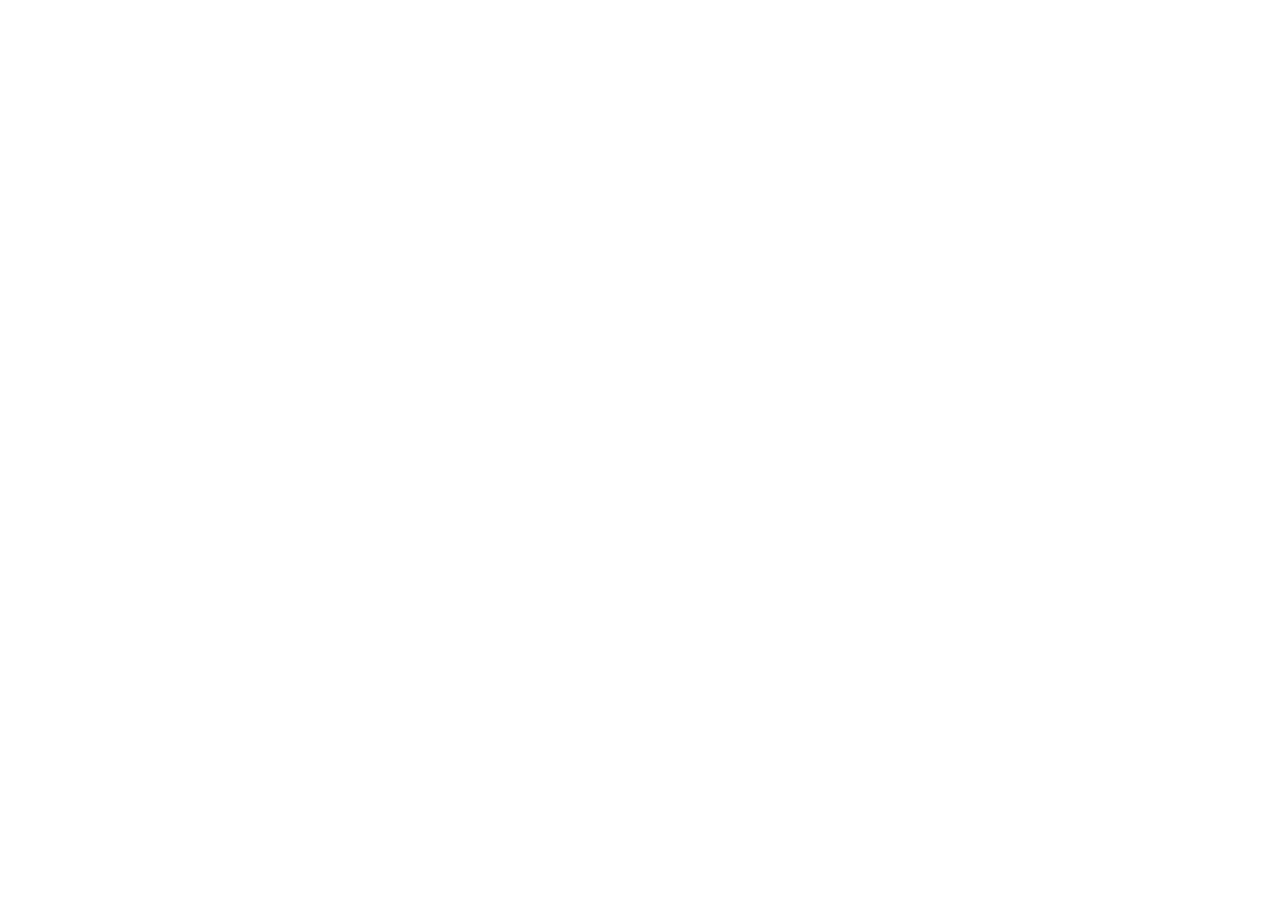
==== index.html @ 76f1443e "Create index.html" ====
<!DOCTYPE html>
<html lang="en">
<head>
    <meta charset="UTF-8">
    <meta name="viewport" content="width=device-width, initial-scale=1.0">
    <title>TechPro IT Support & Services</title>
    <style>
        * { margin: 0; padding: 0; box-sizing: border-box; }
        body { font-family: 'Segoe UI', sans-serif; color: #333; }

        nav {
            background: #0f1b2d;
            padding: 15px 40px;
            display: flex;
            justify-content: space-between;
            align-items: center;
            position: sticky;
            top: 0;
            z-index: 100;
        }
        nav .logo { color: #00d4ff; font-size: 22px; font-weight: bold; }
        nav ul { list-style: none; display: flex; gap: 25px; }
        nav ul li a { color: white; text-decoration: none; font-size: 15px; transition: 0.3s; }
        nav ul li a:hover { color: #00d4ff; }

        .hero {
            background: linear-gradient(135deg, #0f1b2d 0%, #1a3a5c 50%, #0f1b2d 100%);
            min-height: 90vh;
            display: flex;
            flex-direction: column;
            justify-content: center;
            align-items: center;
            text-align: center;
            color: white;
            padding: 40px 20px;
            position: relative;
            overflow: hidden;
        }
        .hero::before {
            content: '';
            position: absolute;
            width: 400px;
            height: 400px;
            background: radial-gradient(circle, rgba(0,212,255,0.15), transparent);
            border-radius: 50%;
            top: 50%;
            left: 50%;
            transform: translate(-50%, -50%);
        }
        .hero h1 { font-size: 50px; margin-bottom: 15px; z-index: 1; }
        .hero h1 span { color: #00d4ff; }
        .hero p { font-size: 18px; margin-bottom: 35px; opacity: 0.85; max-width: 600px; z-index: 1; line-height: 1.7; }
        .hero-btns { display: flex; gap: 15px; z-index: 1; flex-wrap: wrap; justify-content: center; }
        .btn {
            padding: 14px 35px;
            border-radius: 30px;
            font-size: 16px;
            cursor: pointer;
            text-decoration: none;
            display: inline-block;
            transition: 0.3s;
            border: none;
        }
        .btn-primary { background: #00d4ff; color: #0f1b2d; font-weight: bold; }
        .btn-primary:hover { background: #00b8d9; transform: translateY(-2px); }
        .btn-outline { background: transparent; color: white; border: 2px solid #00d4ff; }
        .btn-outline:hover { background: #00d4ff; color: #0f1b2d; }

        .section-title { text-align: center; padding: 55px 20px 10px; font-size: 34px; color: #0f1b2d; }
        .section-title span { color: #00d4ff; }
        .section-subtitle { text-align: center; color: #666; margin-bottom: 45px; font-size: 16px; }

        .stats {
            backgr
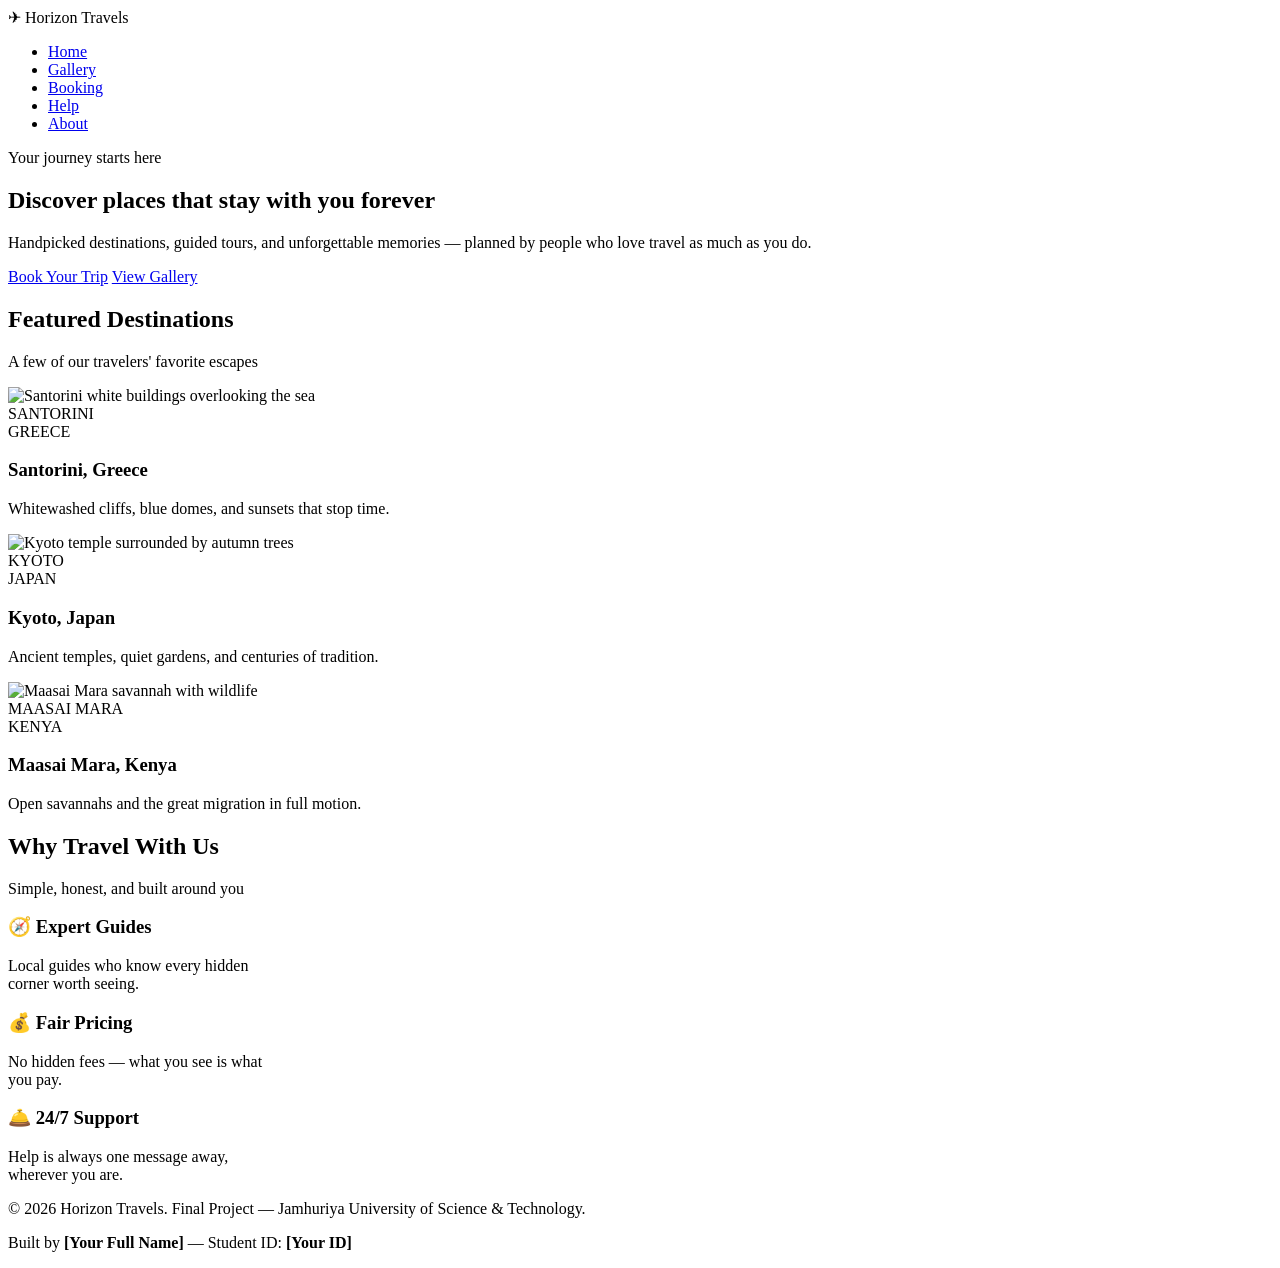
==== commit 32d63741: "Revamp index.html for Horizon Travels website Updated the website's title and added navigation for a" ====
--- a/index.html
+++ b/index.html
@@ -1,74 +1,111 @@
 <!DOCTYPE html>
 <html lang="en">
 <head>
-    <meta charset="UTF-8">
-    <meta name="viewport" content="width=device-width, initial-scale=1.0">
-    <title>TechPro IT Support & Services</title>
-    <style>
-        * { margin: 0; padding: 0; box-sizing: border-box; }
-        body { font-family: 'Segoe UI', sans-serif; color: #333; }
+<meta charset="UTF-8">
+<meta name="viewport" content="width=device-width, initial-scale=1.0">
+<title>Horizon Travels — Discover the World</title>
+<link rel="icon" href="data:image/svg+xml,<svg xmlns=%22http://www.w3.org/2000/svg%22 viewBox=%220 0 100 100%22><text y=%22.9em%22 font-size=%2280%22>🧭</text></svg>">
+<link rel="preconnect" href="https://fonts.googleapis.com">
+<link href="https://fonts.googleapis.com/css2?family=Playfair+Display:wght@600;700&family=Poppins:wght@400;600;700&display=swap" rel="stylesheet">
+<link rel="stylesheet" href="css/style.css">
+</head>
+<body>
 
-        nav {
-            background: #0f1b2d;
-            padding: 15px 40px;
-            display: flex;
-            justify-content: space-between;
-            align-items: center;
-            position: sticky;
-            top: 0;
-            z-index: 100;
-        }
-        nav .logo { color: #00d4ff; font-size: 22px; font-weight: bold; }
-        nav ul { list-style: none; display: flex; gap: 25px; }
-        nav ul li a { color: white; text-decoration: none; font-size: 15px; transition: 0.3s; }
-        nav ul li a:hover { color: #00d4ff; }
+<header class="site-header">
+  <div class="brand">
+    <span class="stamp-mini" aria-hidden="true">✈</span>
+    Horizon Travels
+  </div>
+  <nav class="main-nav" aria-label="Main navigation">
+    <ul>
+      <li><a href="index.html" aria-current="page">Home</a></li>
+      <li><a href="gallery.html">Gallery</a></li>
+      <li><a href="booking.html">Booking</a></li>
+      <li><a href="help.html">Help</a></li>
+      <li><a href="about.html">About</a></li>
+    </ul>
+  </nav>
+</header>
 
-        .hero {
-            background: linear-gradient(135deg, #0f1b2d 0%, #1a3a5c 50%, #0f1b2d 100%);
-            min-height: 90vh;
-            display: flex;
-            flex-direction: column;
-            justify-content: center;
-            align-items: center;
-            text-align: center;
-            color: white;
-            padding: 40px 20px;
-            position: relative;
-            overflow: hidden;
-        }
-        .hero::before {
-            content: '';
-            position: absolute;
-            width: 400px;
-            height: 400px;
-            background: radial-gradient(circle, rgba(0,212,255,0.15), transparent);
-            border-radius: 50%;
-            top: 50%;
-            left: 50%;
-            transform: translate(-50%, -50%);
-        }
-        .hero h1 { font-size: 50px; margin-bottom: 15px; z-index: 1; }
-        .hero h1 span { color: #00d4ff; }
-        .hero p { font-size: 18px; margin-bottom: 35px; opacity: 0.85; max-width: 600px; z-index: 1; line-height: 1.7; }
-        .hero-btns { display: flex; gap: 15px; z-index: 1; flex-wrap: wrap; justify-content: center; }
-        .btn {
-            padding: 14px 35px;
-            border-radius: 30px;
-            font-size: 16px;
-            cursor: pointer;
-            text-decoration: none;
-            display: inline-block;
-            transition: 0.3s;
-            border: none;
-        }
-        .btn-primary { background: #00d4ff; color: #0f1b2d; font-weight: bold; }
-        .btn-primary:hover { background: #00b8d9; transform: translateY(-2px); }
-        .btn-outline { background: transparent; color: white; border: 2px solid #00d4ff; }
-        .btn-outline:hover { background: #00d4ff; color: #0f1b2d; }
+<main>
+  <section class="hero">
+    <p class="eyebrow">Your journey starts here</p>
+    <h1>Discover places that stay with you forever</h1>
+    <p>Handpicked destinations, guided tours, and unforgettable memories — planned by people who love travel as much as you do.</p>
+    <div>
+      <a href="booking.html" class="btn btn-primary">Book Your Trip</a>
+      <a href="gallery.html" class="btn btn-outline">View Gallery</a>
+    </div>
+  </section>
 
-        .section-title { text-align: center; padding: 55px 20px 10px; font-size: 34px; color: #0f1b2d; }
-        .section-title span { color: #00d4ff; }
-        .section-subtitle { text-align: center; color: #666; margin-bottom: 45px; font-size: 16px; }
+  <section class="section" id="destinations">
+    <div class="section-heading">
+      <h2>Featured Destinations</h2>
+      <p>A few of our travelers' favorite escapes</p>
+    </div>
 
-        .stats {
-            backgr
+    <div class="card-grid">
+      <article class="card">
+        <img src="https://images.unsplash.com/photo-1493246507139-91e8fad9978e?q=80&w=600&auto=format&fit=crop" alt="Santorini white buildings overlooking the sea">
+        <div class="stamp">SANTORINI<br>GREECE</div>
+        <div class="card-body">
+          <h3>Santorini, Greece</h3>
+          <p>Whitewashed cliffs, blue domes, and sunsets that stop time.</p>
+        </div>
+      </article>
+
+      <article class="card">
+        <img src="https://images.unsplash.com/photo-1512453979798-5ea266f8880c?q=80&w=600&auto=format&fit=crop" alt="Kyoto temple surrounded by autumn trees">
+        <div class="stamp">KYOTO<br>JAPAN</div>
+        <div class="card-body">
+          <h3>Kyoto, Japan</h3>
+          <p>Ancient temples, quiet gardens, and centuries of tradition.</p>
+        </div>
+      </article>
+
+      <article class="card">
+        <img src="https://images.unsplash.com/photo-1523805009345-7448845a9e53?q=80&w=600&auto=format&fit=crop" alt="Maasai Mara savannah with wildlife">
+        <div class="stamp">MAASAI MARA<br>KENYA</div>
+        <div class="card-body">
+          <h3>Maasai Mara, Kenya</h3>
+          <p>Open savannahs and the great migration in full motion.</p>
+        </div>
+      </article>
+    </div>
+  </section>
+
+  <section class="section" style="background:var(--white);border-radius:var(--radius);">
+    <div class="section-heading">
+      <h2>Why Travel With Us</h2>
+      <p>Simple, honest, and built around you</p>
+    </div>
+    <div class="card-grid">
+      <article class="card" style="width:280px;">
+        <div class="card-body">
+          <h3>🧭 Expert Guides</h3>
+          <p>Local guides who know every hidden corner worth seeing.</p>
+        </div>
+      </article>
+      <article class="card" style="width:280px;">
+        <div class="card-body">
+          <h3>💰 Fair Pricing</h3>
+          <p>No hidden fees — what you see is what you pay.</p>
+        </div>
+      </article>
+      <article class="card" style="width:280px;">
+        <div class="card-body">
+          <h3>🛎️ 24/7 Support</h3>
+          <p>Help is always one message away, wherever you are.</p>
+        </div>
+      </article>
+    </div>
+  </section>
+</main>
+
+<footer class="site-footer">
+  <p>&copy; 2026 Horizon Travels. Final Project — Jamhuriya University of Science &amp; Technology.</p>
+  <p>Built by <strong>[Your Full Name]</strong> — Student ID: <strong>[Your ID]</strong></p>
+</footer>
+
+</body>
+</html>
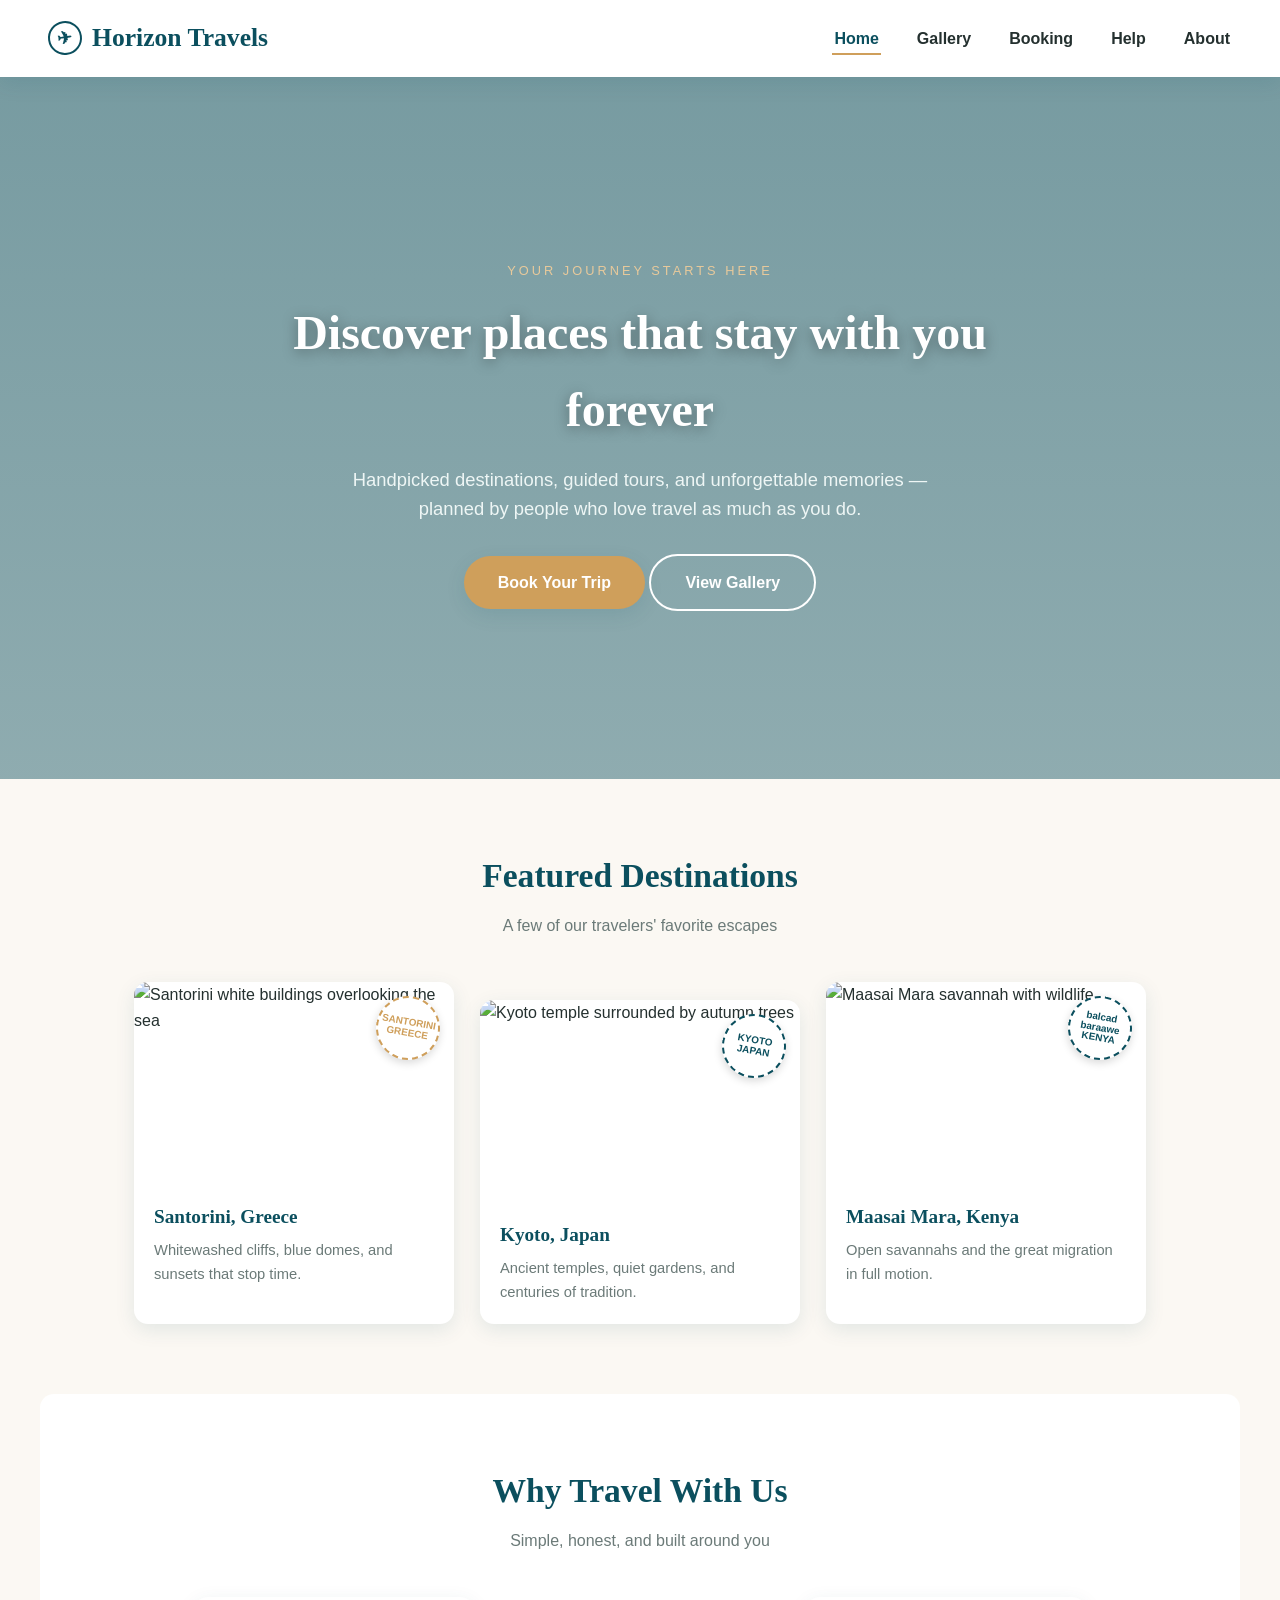
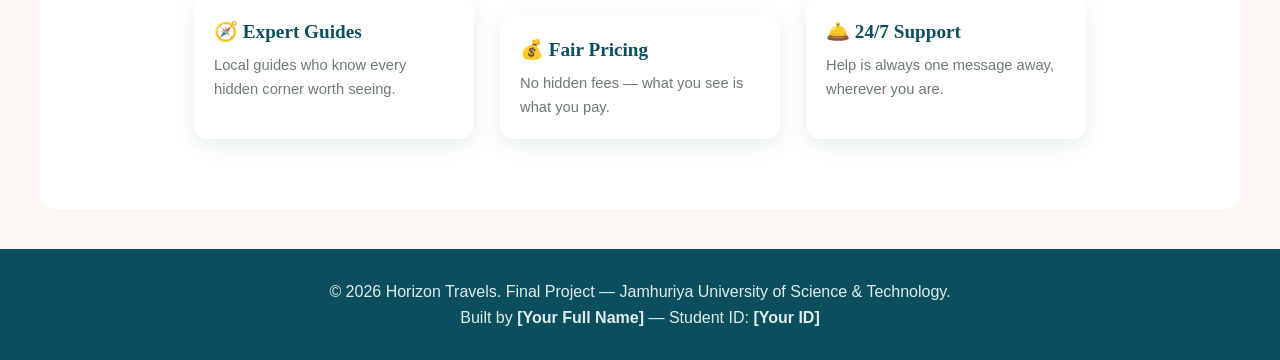
==== commit dfc0f48e: "Update index.html" ====
--- a/index.html
+++ b/index.html
@@ -3,7 +3,7 @@
 <head>
 <meta charset="UTF-8">
 <meta name="viewport" content="width=device-width, initial-scale=1.0">
-<title>Horizon Travels — Discover the World</title>
+<title>kusoo dhawaada meelaha ugu qurux badan dalxiiska</title>
 <link rel="icon" href="data:image/svg+xml,<svg xmlns=%22http://www.w3.org/2000/svg%22 viewBox=%220 0 100 100%22><text y=%22.9em%22 font-size=%2280%22>🧭</text></svg>">
 <link rel="preconnect" href="https://fonts.googleapis.com">
 <link href="https://fonts.googleapis.com/css2?family=Playfair+Display:wght@600;700&family=Poppins:wght@400;600;700&display=swap" rel="stylesheet">
@@ -65,7 +65,7 @@
 
       <article class="card">
         <img src="https://images.unsplash.com/photo-1523805009345-7448845a9e53?q=80&w=600&auto=format&fit=crop" alt="Maasai Mara savannah with wildlife">
-        <div class="stamp">MAASAI MARA<br>KENYA</div>
+        <div class="stamp">balcad baraawe<br>KENYA</div>
         <div class="card-body">
           <h3>Maasai Mara, Kenya</h3>
           <p>Open savannahs and the great migration in full motion.</p>
--- a/css/style.css
+++ b/css/style.css
@@ -0,0 +1,417 @@
+:root{
+  --ocean-dark:#0b4f5e;
+  --ocean:#1585a3;
+  --ocean-light:#4fb3c9;
+  --sand:#e8c99b;
+  --sand-dark:#cf9f5b;
+  --cream:#fbf8f3;
+  --text-dark:#24302f;
+  --text-muted:#6b7a78;
+  --white:#ffffff;
+
+  --font-display:'Playfair Display', Georgia, serif;
+  --font-body:'Poppins', 'Segoe UI', sans-serif;
+
+  --radius:14px;
+  --shadow-soft:0 6px 20px rgba(11,79,94,0.10);
+  --shadow-strong:0 14px 34px rgba(11,79,94,0.22);
+}
+
+*{margin:0;padding:0;box-sizing:border-box;}
+
+body{
+  font-family:var(--font-body);
+  background:var(--cream);
+  color:var(--text-dark);
+  line-height:1.6;
+}
+
+h1,h2,h3{
+  font-family:var(--font-display);
+  color:var(--ocean-dark);
+}
+
+a{color:var(--ocean);text-decoration:none;}
+a:hover{color:var(--sand-dark);}
+
+img{max-width:100%;display:block;}
+
+ul{list-style:none;}
+
+.site-header{
+  display:flex;
+  align-items:center;
+  justify-content:space-between;
+  padding:18px 48px;
+  background:var(--white);
+  position:sticky;
+  top:0;
+  z-index:200;
+  box-shadow:var(--shadow-soft);
+}
+
+.brand{
+  display:flex;
+  align-items:center;
+  gap:10px;
+  font-family:var(--font-display);
+  font-size:1.6rem;
+  font-weight:700;
+  color:var(--ocean-dark);
+}
+
+.brand .stamp-mini{
+  width:34px;height:34px;
+  border:2px solid var(--ocean-dark);
+  border-radius:50%;
+  display:flex;align-items:center;justify-content:center;
+  font-size:1.1rem;
+  transform:rotate(-8deg);
+}
+
+.main-nav ul{
+  display:flex;
+  gap:34px;
+  flex-wrap:wrap;
+}
+
+.main-nav a{
+  font-weight:600;
+  color:var(--text-dark);
+  padding:6px 2px;
+  border-bottom:2px solid transparent;
+  transition:border-color .25s ease, color .25s ease;
+}
+
+.main-nav a:hover,
+.main-nav a[aria-current="page"]{
+  color:var(--ocean-dark);
+  border-bottom-color:var(--sand-dark);
+}
+
+.hero{
+  position:relative;
+  min-height:78vh;
+  display:flex;
+  flex-direction:column;
+  align-items:center;
+  justify-content:center;
+  text-align:center;
+  padding:40px 20px;
+  color:var(--white);
+  background:
+    linear-gradient(rgba(11,79,94,0.55), rgba(11,79,94,0.45)),
+    url('https://images.unsplash.com/photo-1507525428034-b723cf961d3e?q=80&w=1600&auto=format&fit=crop') center/cover no-repeat;
+}
+
+.hero .eyebrow{
+  letter-spacing:3px;
+  text-transform:uppercase;
+  font-size:0.8rem;
+  color:var(--sand);
+  margin-bottom:14px;
+}
+
+.hero h1{
+  color:var(--white);
+  font-size:3rem;
+  max-width:820px;
+  text-shadow:0 3px 14px rgba(0,0,0,0.35);
+}
+
+.hero p{
+  margin-top:16px;
+  font-size:1.15rem;
+  max-width:600px;
+  color:#eef6f5;
+}
+
+.btn{
+  display:inline-block;
+  margin-top:30px;
+  padding:14px 34px;
+  border-radius:30px;
+  font-weight:600;
+  border:none;
+  cursor:pointer;
+  transition:transform .2s ease, box-shadow .2s ease, background .2s ease;
+}
+
+.btn-primary{
+  background:var(--sand-dark);
+  color:var(--white);
+  box-shadow:var(--shadow-soft);
+}
+.btn-primary:hover{
+  background:var(--ocean-dark);
+  transform:translateY(-3px);
+  box-shadow:var(--shadow-strong);
+}
+
+.btn-outline{
+  background:transparent;
+  border:2px solid var(--white);
+  color:var(--white);
+}
+.btn-outline:hover{
+  background:var(--white);
+  color:var(--ocean-dark);
+}
+
+main{display:block;}
+
+.section{
+  padding:70px 48px;
+  max-width:1200px;
+  margin:0 auto;
+}
+
+.section-heading{
+  text-align:center;
+  margin-bottom:44px;
+}
+
+.section-heading h2{font-size:2.1rem;}
+.section-heading p{color:var(--text-muted);margin-top:10px;}
+
+.card-grid{
+  display:flex;
+  flex-wrap:wrap;
+  gap:26px;
+  justify-content:center;
+}
+
+.card{
+  background:var(--white);
+  border-radius:var(--radius);
+  overflow:hidden;
+  width:320px;
+  box-shadow:var(--shadow-soft);
+  position:relative;
+  transition:transform .3s ease, box-shadow .3s ease;
+}
+
+.card:hover{
+  transform:translateY(-8px);
+  box-shadow:var(--shadow-strong);
+}
+
+.card img{height:200px;object-fit:cover;}
+
+.card-body{padding:20px;}
+.card-body h3{font-size:1.2rem;margin-bottom:6px;}
+.card-body p{color:var(--text-muted);font-size:0.92rem;}
+
+.stamp{
+  position:absolute;
+  top:14px;
+  right:14px;
+  background:var(--white);
+  border:2px dashed var(--ocean-dark);
+  border-radius:50%;
+  width:64px;height:64px;
+  display:flex;align-items:center;justify-content:center;
+  flex-direction:column;
+  font-size:0.62rem;
+  font-weight:700;
+  color:var(--ocean-dark);
+  transform:rotate(10deg);
+  text-align:center;
+  line-height:1.1;
+  box-shadow:0 3px 8px rgba(0,0,0,0.15);
+}
+
+.card-grid .card:nth-child(3n+1) .stamp{border-color:var(--sand-dark);color:var(--sand-dark);}
+.card-grid .card:nth-child(3n+2){margin-top:18px;}
+
+.gallery-grid{
+  display:flex;
+  flex-wrap:wrap;
+  gap:16px;
+}
+.gallery-grid figure{
+  flex:1 1 280px;
+  border-radius:var(--radius);
+  overflow:hidden;
+  box-shadow:var(--shadow-soft);
+  position:relative;
+}
+.gallery-grid img{height:230px;object-fit:cover;transition:transform .4s ease;}
+.gallery-grid figure:hover img{transform:scale(1.06);}
+.gallery-grid figcaption{
+  position:absolute;bottom:0;left:0;right:0;
+  background:linear-gradient(transparent, rgba(11,79,94,0.85));
+  color:var(--white);
+  padding:26px 14px 12px;
+  font-size:0.9rem;
+  font-weight:600;
+}
+
+.table-wrap{
+  overflow-x:auto;
+  margin-top:20px;
+  border-radius:var(--radius);
+  box-shadow:var(--shadow-soft);
+}
+
+table{
+  width:100%;
+  border-collapse:collapse;
+  background:var(--white);
+}
+
+thead{background:var(--ocean-dark);color:var(--white);}
+th,td{padding:14px 18px;text-align:left;font-size:0.92rem;}
+
+tbody tr:nth-child(even){background:#f1f7f6;}
+tbody tr:hover{background:#e4f1ef;}
+
+tfoot{background:var(--sand);font-weight:700;color:var(--ocean-dark);}
+
+.resource-links li{
+  padding:10px 0;
+  border-bottom:1px solid #e6e1d6;
+}
+.resource-links a::before{content:"↗ ";color:var(--sand-dark);}
+
+.booking-wrap{
+  display:flex;
+  gap:40px;
+  flex-wrap:wrap;
+}
+
+.booking-form{
+  flex:1 1 420px;
+  background:var(--white);
+  padding:32px;
+  border-radius:var(--radius);
+  box-shadow:var(--shadow-soft);
+}
+
+fieldset{
+  border:1px solid #dfe6e5;
+  border-radius:10px;
+  padding:16px 18px;
+  margin-bottom:20px;
+}
+
+legend{
+  font-family:var(--font-display);
+  color:var(--ocean-dark);
+  font-weight:700;
+  padding:0 8px;
+}
+
+.form-row{
+  display:flex;
+  flex-direction:column;
+  gap:6px;
+  margin-bottom:18px;
+}
+
+.form-row label{font-weight:600;font-size:0.9rem;}
+
+input[type="text"],
+input[type="email"],
+input[type="tel"],
+input[type="date"],
+select,
+textarea{
+  padding:12px 14px;
+  border:1px solid #ccd6d5;
+  border-radius:8px;
+  font-family:var(--font-body);
+  font-size:0.95rem;
+}
+
+input:focus, select:focus, textarea:focus{
+  outline:2px solid var(--ocean-light);
+  outline-offset:1px;
+}
+
+.radio-group, .checkbox-group{
+  display:flex;
+  flex-wrap:wrap;
+  gap:16px;
+}
+
+.radio-group label, .checkbox-group label{
+  display:flex;
+  align-items:center;
+  gap:6px;
+  font-weight:400;
+}
+
+.booking-aside{
+  flex:1 1 280px;
+  background:var(--ocean-dark);
+  color:var(--white);
+  padding:32px;
+  border-radius:var(--radius);
+  height:fit-content;
+  position:relative;
+}
+
+.booking-aside h3{color:var(--sand);}
+.booking-aside ul{margin-top:14px;display:flex;flex-direction:column;gap:10px;}
+.booking-aside li::before{content:"✓ ";color:var(--sand);}
+
+.help-item{
+  display:flex;
+  gap:20px;
+  padding:22px 0;
+  border-bottom:1px solid #e6e1d6;
+  position:relative;
+}
+.help-item .num{
+  font-family:var(--font-display);
+  font-size:1.6rem;
+  color:var(--sand-dark);
+  min-width:44px;
+}
+
+.about-hero{
+  display:flex;
+  gap:40px;
+  align-items:center;
+  flex-wrap:wrap;
+}
+.about-photo{
+  flex:1 1 260px;
+  border-radius:var(--radius);
+  overflow:hidden;
+  box-shadow:var(--shadow-strong);
+}
+.about-photo img{height:340px;object-fit:cover;}
+.about-text{flex:2 1 400px;}
+
+.info-list{
+  margin-top:20px;
+  display:flex;
+  flex-direction:column;
+  gap:8px;
+}
+.info-list li{
+  display:flex;
+  gap:8px;
+}
+.info-list b{color:var(--ocean-dark);min-width:130px;}
+
+.site-footer{
+  background:var(--ocean-dark);
+  color:#dfeeec;
+  text-align:center;
+  padding:30px 20px;
+  margin-top:40px;
+  position:relative;
+}
+.site-footer a{color:var(--sand);}
+
+@media (max-width:820px){
+  .site-header{flex-direction:column;gap:14px;padding:18px 20px;}
+  .main-nav ul{gap:18px;justify-content:center;}
+  .hero h1{font-size:2.1rem;}
+  .section{padding:50px 22px;}
+  .booking-wrap{flex-direction:column;}
+  .about-hero{flex-direction:column;}
+}
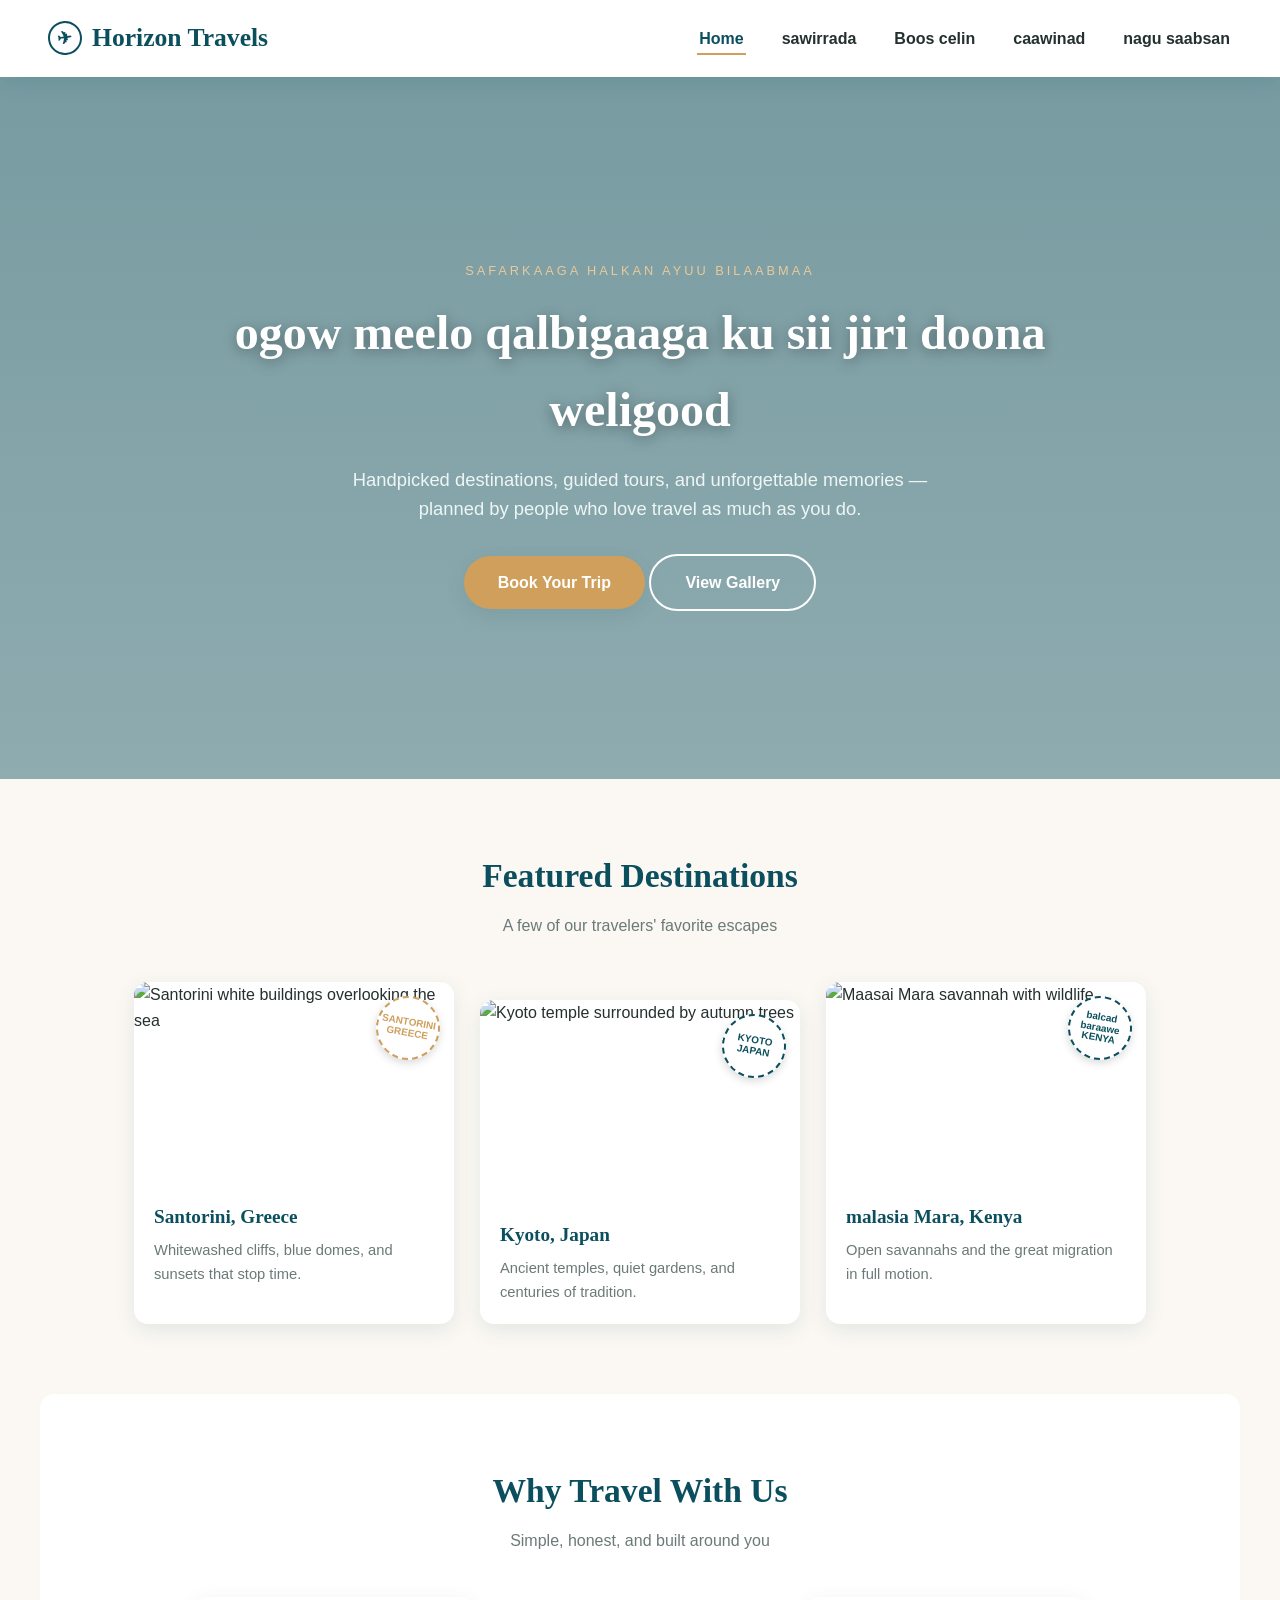
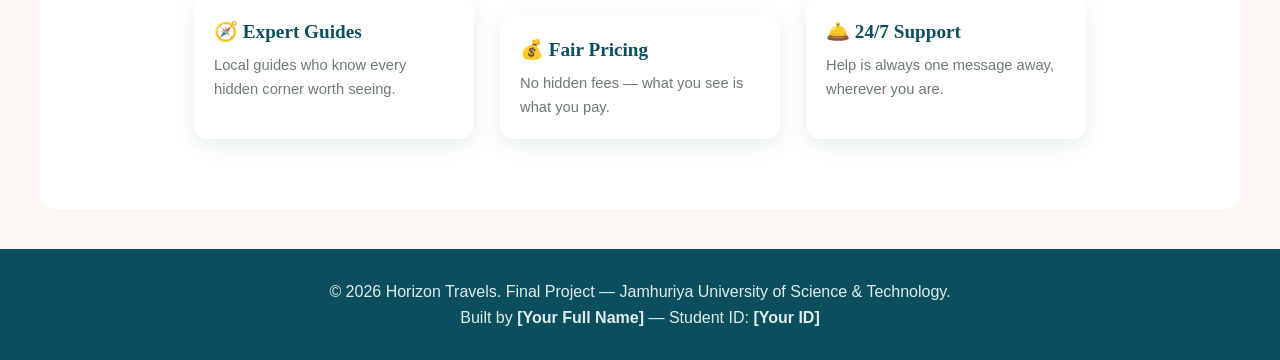
==== commit 0eae0182: "Update index.html" ====
--- a/index.html
+++ b/index.html
@@ -19,18 +19,18 @@
   <nav class="main-nav" aria-label="Main navigation">
     <ul>
       <li><a href="index.html" aria-current="page">Home</a></li>
-      <li><a href="gallery.html">Gallery</a></li>
-      <li><a href="booking.html">Booking</a></li>
-      <li><a href="help.html">Help</a></li>
-      <li><a href="about.html">About</a></li>
+      <li><a href="gallery.html">sawirrada</a></li>
+      <li><a href="booking.html">Boos celin</a></li>
+      <li><a href="help.html">caawinad</a></li>
+      <li><a href="about.html">nagu saabsan</a></li>
     </ul>
   </nav>
 </header>
 
 <main>
   <section class="hero">
-    <p class="eyebrow">Your journey starts here</p>
-    <h1>Discover places that stay with you forever</h1>
+    <p class="eyebrow">safarkaaga halkan ayuu bilaabmaa</p>
+    <h1>ogow meelo qalbigaaga ku sii jiri doona weligood</h1>
     <p>Handpicked destinations, guided tours, and unforgettable memories — planned by people who love travel as much as you do.</p>
     <div>
       <a href="booking.html" class="btn btn-primary">Book Your Trip</a>
@@ -67,7 +67,7 @@
         <img src="https://images.unsplash.com/photo-1523805009345-7448845a9e53?q=80&w=600&auto=format&fit=crop" alt="Maasai Mara savannah with wildlife">
         <div class="stamp">balcad baraawe<br>KENYA</div>
         <div class="card-body">
-          <h3>Maasai Mara, Kenya</h3>
+          <h3>malasia Mara, Kenya</h3>
           <p>Open savannahs and the great migration in full motion.</p>
         </div>
       </article>
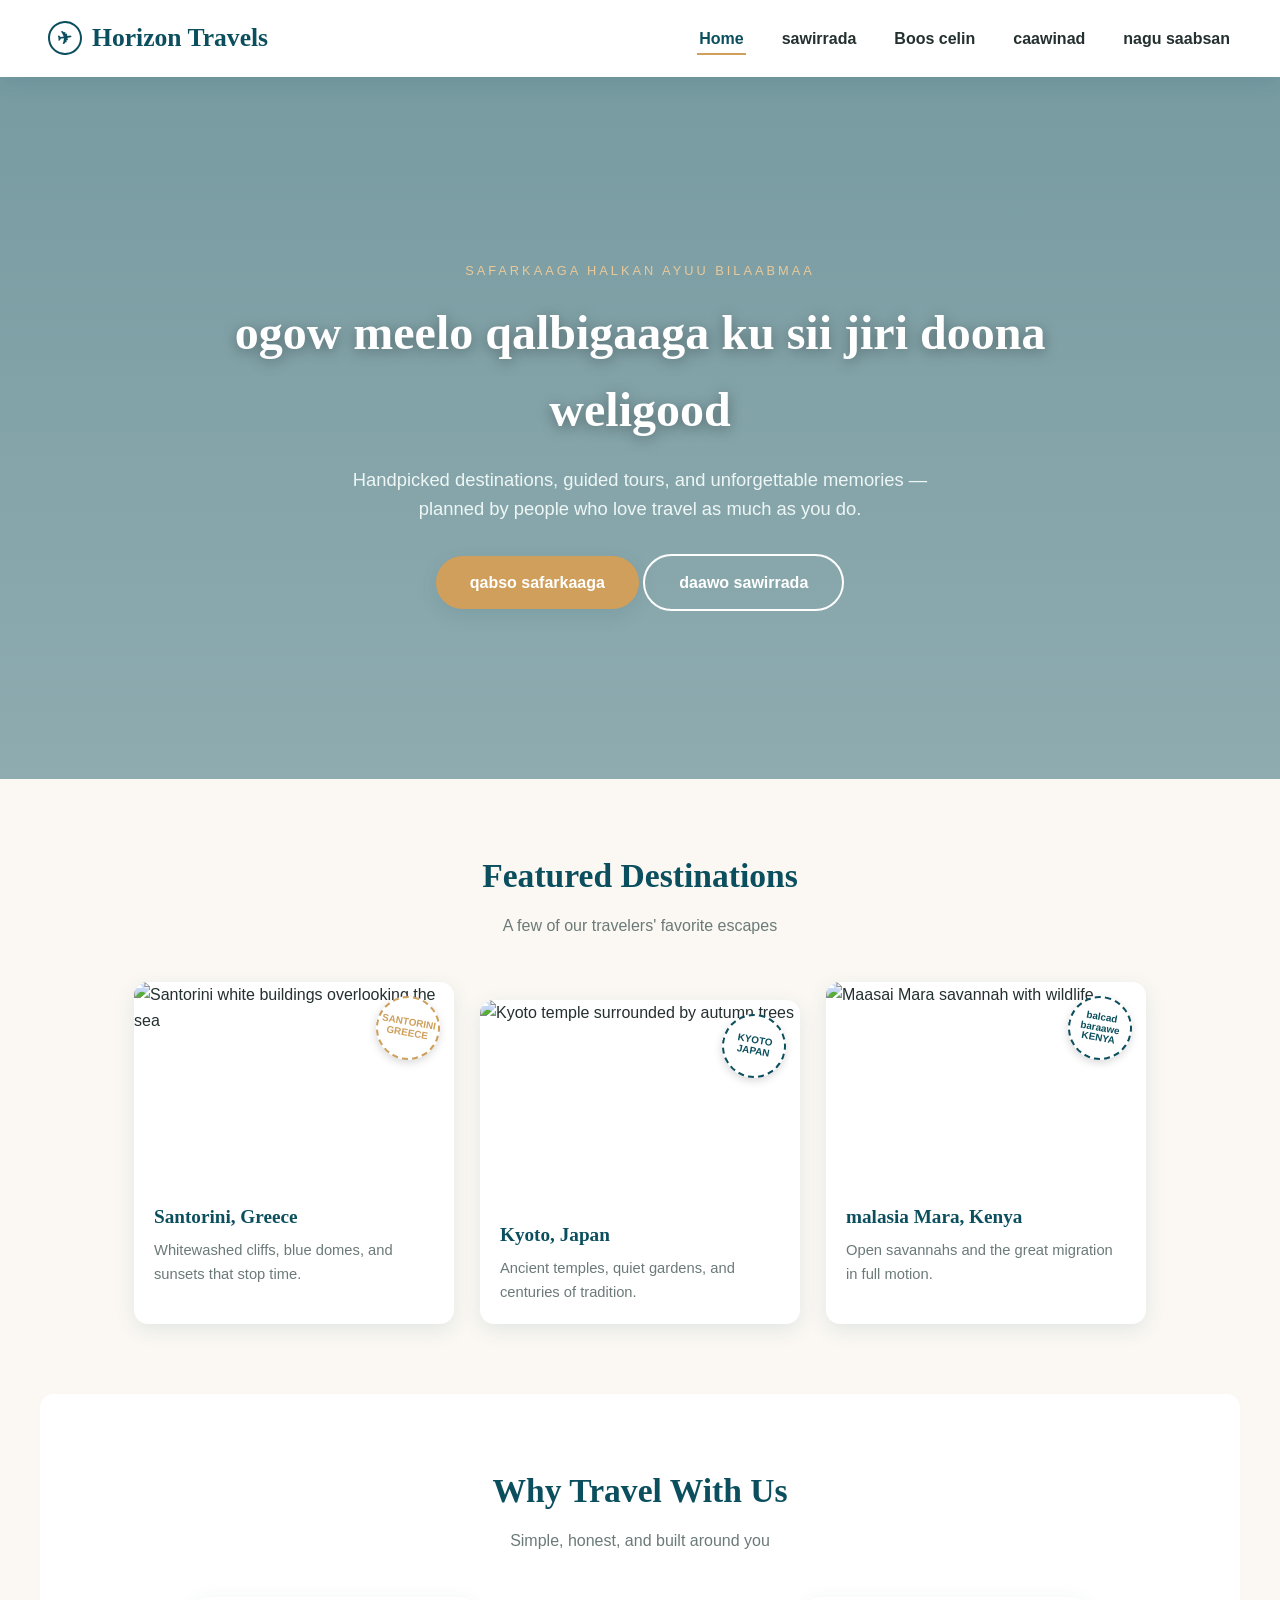
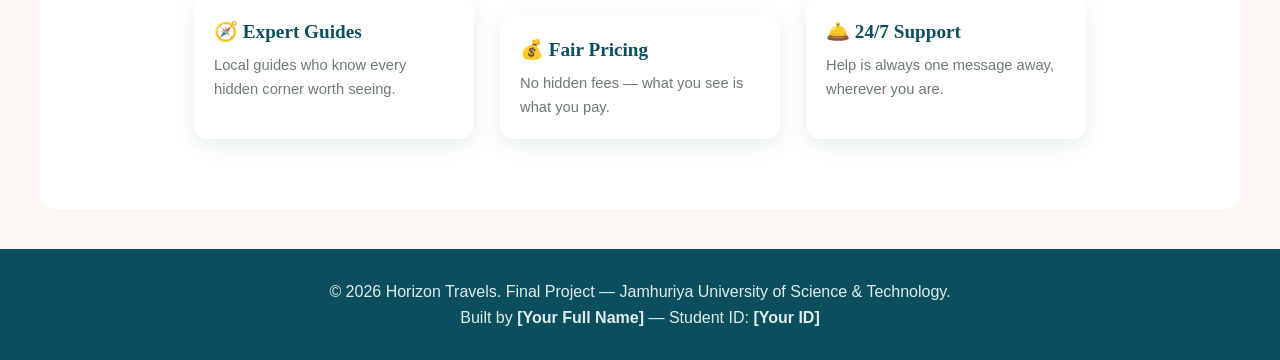
==== commit a802e83f: "Update index.html" ====
--- a/index.html
+++ b/index.html
@@ -33,8 +33,8 @@
     <h1>ogow meelo qalbigaaga ku sii jiri doona weligood</h1>
     <p>Handpicked destinations, guided tours, and unforgettable memories — planned by people who love travel as much as you do.</p>
     <div>
-      <a href="booking.html" class="btn btn-primary">Book Your Trip</a>
-      <a href="gallery.html" class="btn btn-outline">View Gallery</a>
+      <a href="booking.html" class="btn btn-primary">qabso safarkaaga</a>
+      <a href="gallery.html" class="btn btn-outline">daawo sawirrada</a>
     </div>
   </section>
 
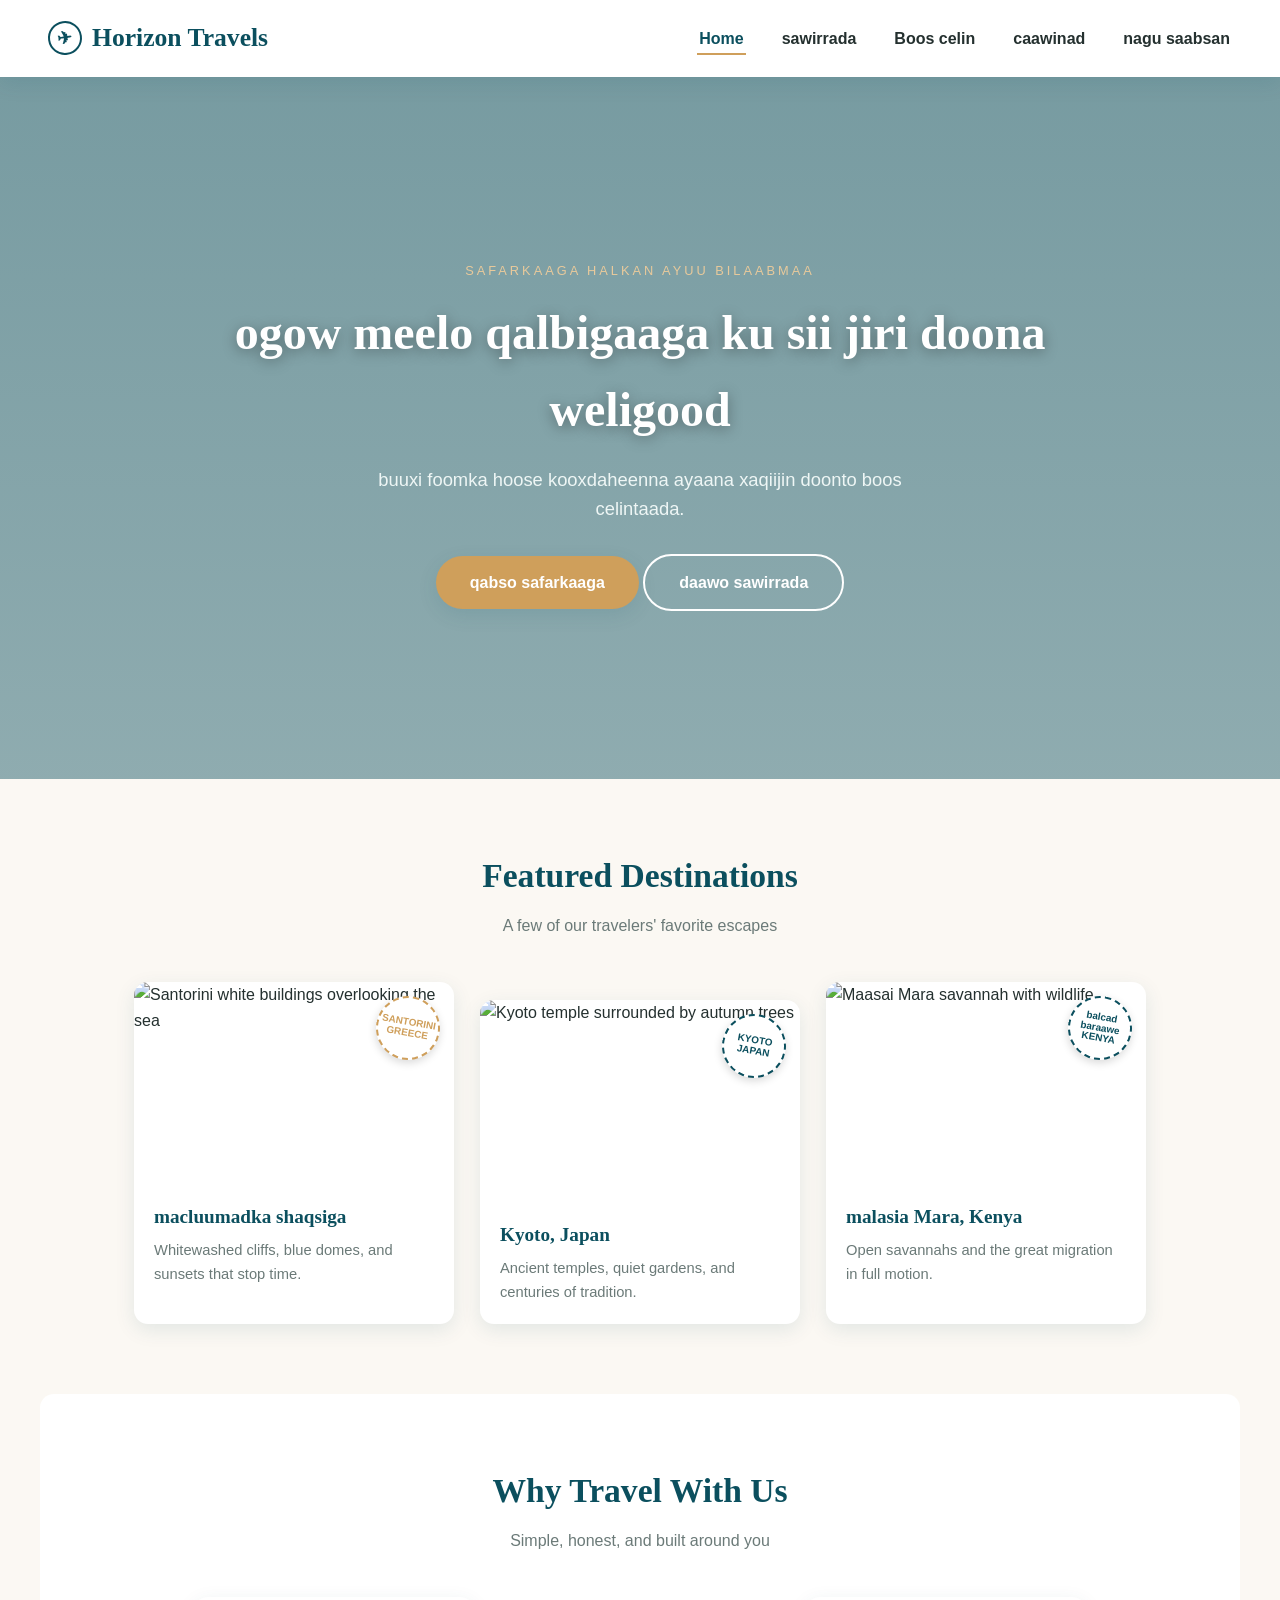
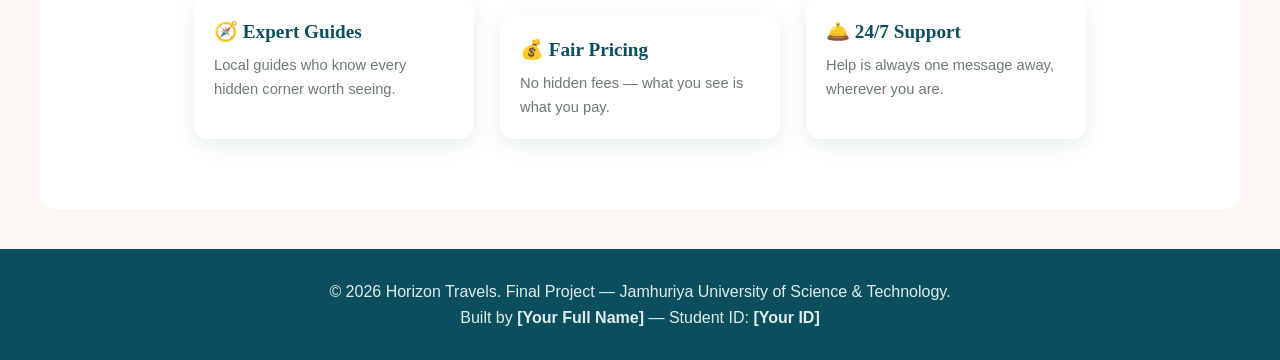
==== commit 8442ea3b: "Update index.html" ====
--- a/index.html
+++ b/index.html
@@ -31,7 +31,7 @@
   <section class="hero">
     <p class="eyebrow">safarkaaga halkan ayuu bilaabmaa</p>
     <h1>ogow meelo qalbigaaga ku sii jiri doona weligood</h1>
-    <p>Handpicked destinations, guided tours, and unforgettable memories — planned by people who love travel as much as you do.</p>
+    <p>buuxi foomka hoose kooxdaheenna ayaana xaqiijin doonto boos celintaada.</p>
     <div>
       <a href="booking.html" class="btn btn-primary">qabso safarkaaga</a>
       <a href="gallery.html" class="btn btn-outline">daawo sawirrada</a>
@@ -49,7 +49,7 @@
         <img src="https://images.unsplash.com/photo-1493246507139-91e8fad9978e?q=80&w=600&auto=format&fit=crop" alt="Santorini white buildings overlooking the sea">
         <div class="stamp">SANTORINI<br>GREECE</div>
         <div class="card-body">
-          <h3>Santorini, Greece</h3>
+          <h3>macluumadka shaqsiga</h3>
           <p>Whitewashed cliffs, blue domes, and sunsets that stop time.</p>
         </div>
       </article>
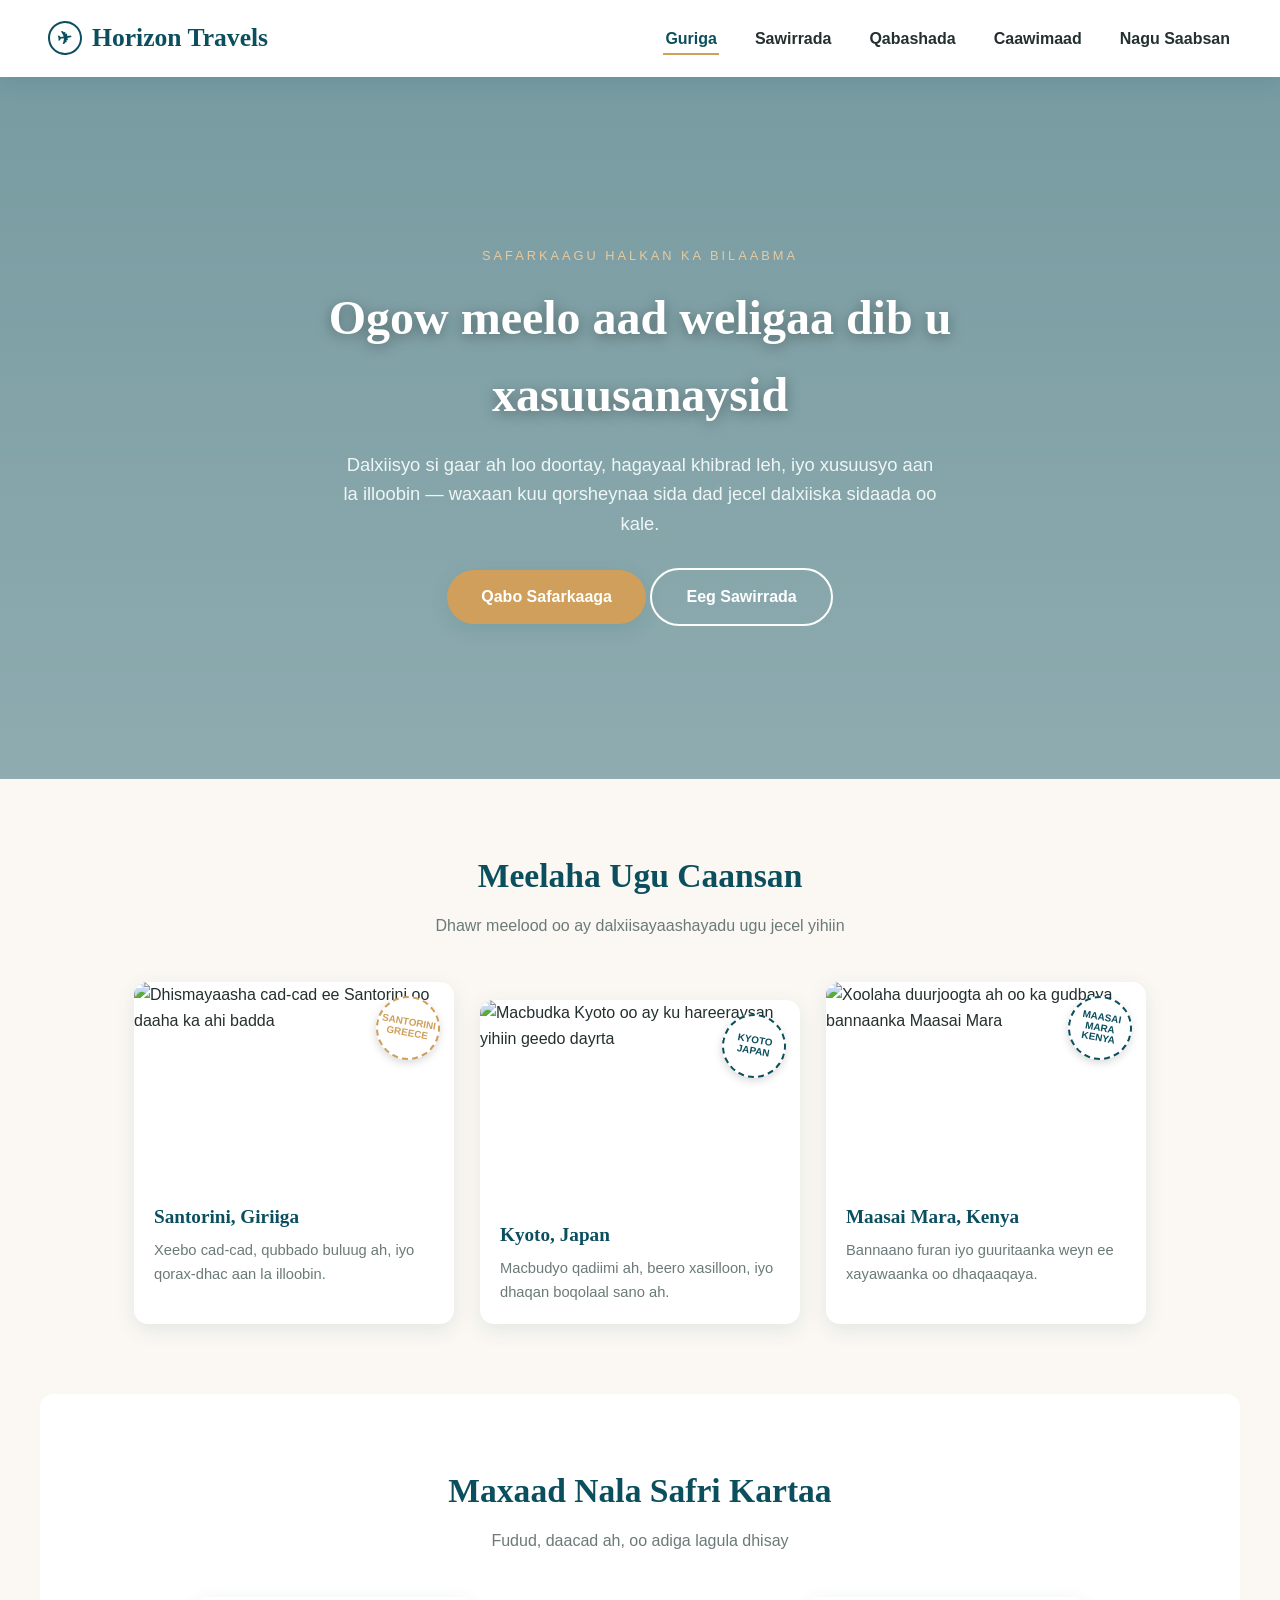
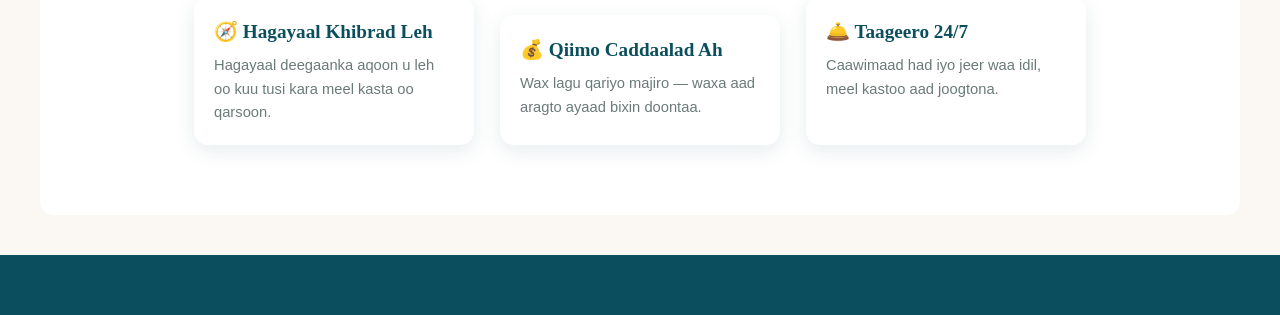
==== commit 278f4ccc: "Update index.html" ====
--- a/index.html
+++ b/index.html
@@ -1,9 +1,9 @@
 <!DOCTYPE html>
-<html lang="en">
+<html lang="so">
 <head>
 <meta charset="UTF-8">
 <meta name="viewport" content="width=device-width, initial-scale=1.0">
-<title>kusoo dhawaada meelaha ugu qurux badan dalxiiska</title>
+<title>Horizon Travels — Soo Ogow Adduunka</title>
 <link rel="icon" href="data:image/svg+xml,<svg xmlns=%22http://www.w3.org/2000/svg%22 viewBox=%220 0 100 100%22><text y=%22.9em%22 font-size=%2280%22>🧭</text></svg>">
 <link rel="preconnect" href="https://fonts.googleapis.com">
 <link href="https://fonts.googleapis.com/css2?family=Playfair+Display:wght@600;700&family=Poppins:wght@400;600;700&display=swap" rel="stylesheet">
@@ -18,57 +18,57 @@
   </div>
   <nav class="main-nav" aria-label="Main navigation">
     <ul>
-      <li><a href="index.html" aria-current="page">Home</a></li>
-      <li><a href="gallery.html">sawirrada</a></li>
-      <li><a href="booking.html">Boos celin</a></li>
-      <li><a href="help.html">caawinad</a></li>
-      <li><a href="about.html">nagu saabsan</a></li>
+      <li><a href="index.html" aria-current="page">Guriga</a></li>
+      <li><a href="gallery.html">Sawirrada</a></li>
+      <li><a href="booking.html">Qabashada</a></li>
+      <li><a href="help.html">Caawimaad</a></li>
+      <li><a href="about.html">Nagu Saabsan</a></li>
     </ul>
   </nav>
 </header>
 
 <main>
   <section class="hero">
-    <p class="eyebrow">safarkaaga halkan ayuu bilaabmaa</p>
-    <h1>ogow meelo qalbigaaga ku sii jiri doona weligood</h1>
-    <p>buuxi foomka hoose kooxdaheenna ayaana xaqiijin doonto boos celintaada.</p>
+    <p class="eyebrow">Safarkaagu halkan ka bilaabma</p>
+    <h1>Ogow meelo aad weligaa dib u xasuusanaysid</h1>
+    <p>Dalxiisyo si gaar ah loo doortay, hagayaal khibrad leh, iyo xusuusyo aan la illoobin — waxaan kuu qorsheynaa sida dad jecel dalxiiska sidaada oo kale.</p>
     <div>
-      <a href="booking.html" class="btn btn-primary">qabso safarkaaga</a>
-      <a href="gallery.html" class="btn btn-outline">daawo sawirrada</a>
+      <a href="booking.html" class="btn btn-primary">Qabo Safarkaaga</a>
+      <a href="gallery.html" class="btn btn-outline">Eeg Sawirrada</a>
     </div>
   </section>
 
   <section class="section" id="destinations">
     <div class="section-heading">
-      <h2>Featured Destinations</h2>
-      <p>A few of our travelers' favorite escapes</p>
+      <h2>Meelaha Ugu Caansan</h2>
+      <p>Dhawr meelood oo ay dalxiisayaashayadu ugu jecel yihiin</p>
     </div>
 
     <div class="card-grid">
       <article class="card">
-        <img src="https://images.unsplash.com/photo-1493246507139-91e8fad9978e?q=80&w=600&auto=format&fit=crop" alt="Santorini white buildings overlooking the sea">
+        <img src="https://images.unsplash.com/photo-1547141749-e5222f8b8646?q=80&w=600&auto=format&fit=crop" alt="Dhismayaasha cad-cad ee Santorini oo daaha ka ahi badda">
         <div class="stamp">SANTORINI<br>GREECE</div>
         <div class="card-body">
-          <h3>macluumadka shaqsiga</h3>
-          <p>Whitewashed cliffs, blue domes, and sunsets that stop time.</p>
+          <h3>Santorini, Giriiga</h3>
+          <p>Xeebo cad-cad, qubbado buluug ah, iyo qorax-dhac aan la illoobin.</p>
         </div>
       </article>
 
       <article class="card">
-        <img src="https://images.unsplash.com/photo-1512453979798-5ea266f8880c?q=80&w=600&auto=format&fit=crop" alt="Kyoto temple surrounded by autumn trees">
+        <img src="https://images.unsplash.com/photo-1551106368-d9157e48a3ca?q=80&w=600&auto=format&fit=crop" alt="Macbudka Kyoto oo ay ku hareeraysan yihiin geedo dayrta">
         <div class="stamp">KYOTO<br>JAPAN</div>
         <div class="card-body">
           <h3>Kyoto, Japan</h3>
-          <p>Ancient temples, quiet gardens, and centuries of tradition.</p>
+          <p>Macbudyo qadiimi ah, beero xasilloon, iyo dhaqan boqolaal sano ah.</p>
         </div>
       </article>
 
       <article class="card">
-        <img src="https://images.unsplash.com/photo-1523805009345-7448845a9e53?q=80&w=600&auto=format&fit=crop" alt="Maasai Mara savannah with wildlife">
-        <div class="stamp">balcad baraawe<br>KENYA</div>
+        <img src="https://images.unsplash.com/photo-1523805009345-7448845a9e53?q=80&w=600&auto=format&fit=crop" alt="Xoolaha duurjoogta ah oo ka gudbaya bannaanka Maasai Mara">
+        <div class="stamp">MAASAI MARA<br>KENYA</div>
         <div class="card-body">
-          <h3>malasia Mara, Kenya</h3>
-          <p>Open savannahs and the great migration in full motion.</p>
+          <h3>Maasai Mara, Kenya</h3>
+          <p>Bannaano furan iyo guuritaanka weyn ee xayawaanka oo dhaqaaqaya.</p>
         </div>
       </article>
     </div>
@@ -76,26 +76,26 @@
 
   <section class="section" style="background:var(--white);border-radius:var(--radius);">
     <div class="section-heading">
-      <h2>Why Travel With Us</h2>
-      <p>Simple, honest, and built around you</p>
+      <h2>Maxaad Nala Safri Kartaa</h2>
+      <p>Fudud, daacad ah, oo adiga lagula dhisay</p>
     </div>
     <div class="card-grid">
       <article class="card" style="width:280px;">
         <div class="card-body">
-          <h3>🧭 Expert Guides</h3>
-          <p>Local guides who know every hidden corner worth seeing.</p>
+          <h3>🧭 Hagayaal Khibrad Leh</h3>
+          <p>Hagayaal deegaanka aqoon u leh oo kuu tusi kara meel kasta oo qarsoon.</p>
         </div>
       </article>
       <article class="card" style="width:280px;">
         <div class="card-body">
-          <h3>💰 Fair Pricing</h3>
-          <p>No hidden fees — what you see is what you pay.</p>
+          <h3>💰 Qiimo Caddaalad Ah</h3>
+          <p>Wax lagu qariyo majiro — waxa aad aragto ayaad bixin doontaa.</p>
         </div>
       </article>
       <article class="card" style="width:280px;">
         <div class="card-body">
-          <h3>🛎️ 24/7 Support</h3>
-          <p>Help is always one message away, wherever you are.</p>
+          <h3>🛎️ Taageero 24/7</h3>
+          <p>Caawimaad had iyo jeer waa idil, meel kastoo aad joogtona.</p>
         </div>
       </article>
     </div>
@@ -103,9 +103,3 @@
 </main>
 
 <footer class="site-footer">
-  <p>&copy; 2026 Horizon Travels. Final Project — Jamhuriya University of Science &amp; Technology.</p>
-  <p>Built by <strong>[Your Full Name]</strong> — Student ID: <strong>[Your ID]</strong></p>
-</footer>
-
-</body>
-</html>
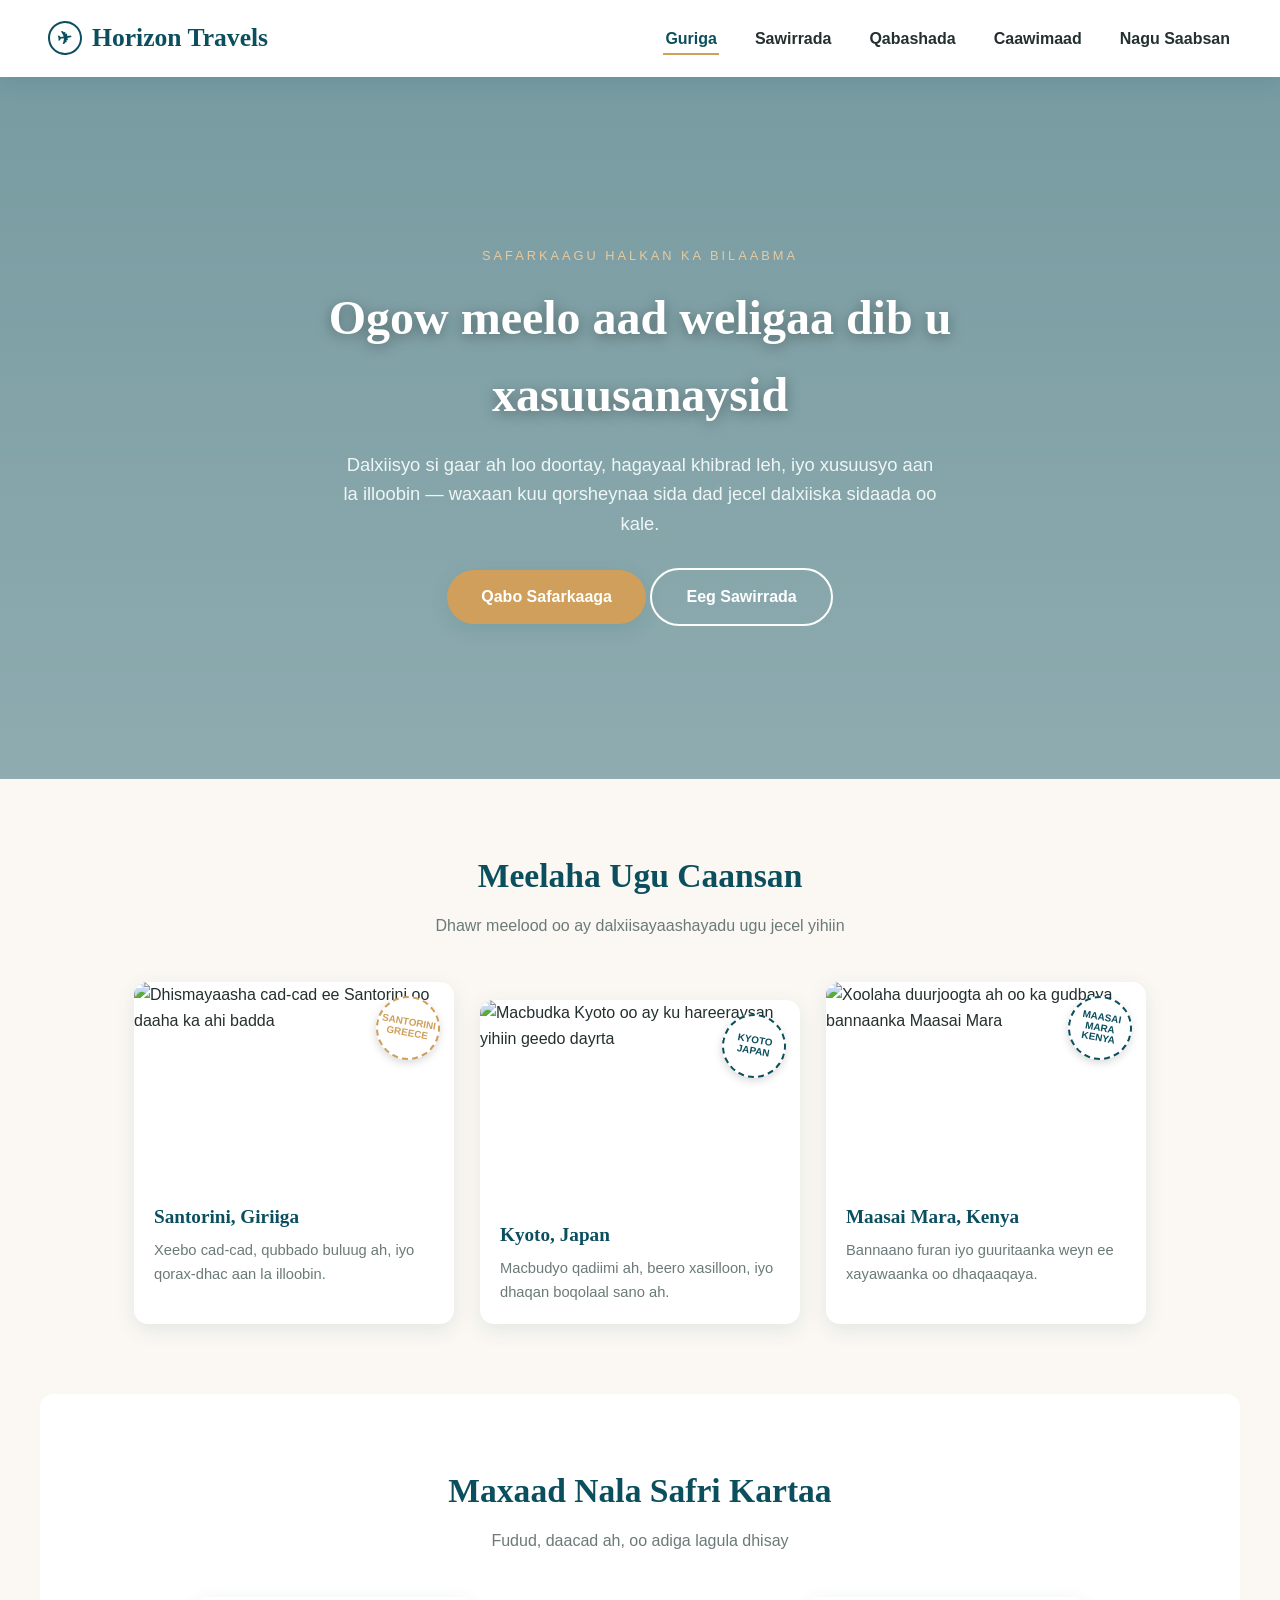
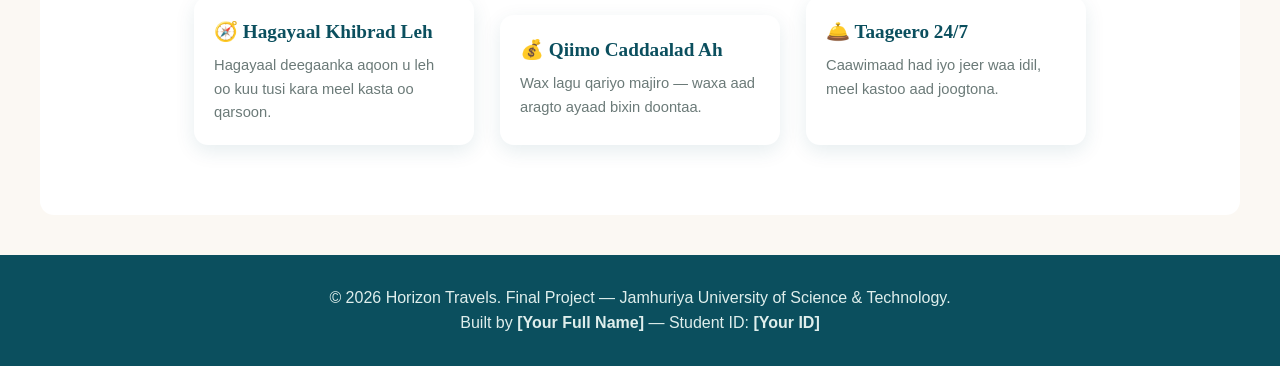
==== commit 8d9894f4: "Update index.html" ====
--- a/index.html
+++ b/index.html
@@ -101,5 +101,8 @@
     </div>
   </section>
 </main>
+  <footer class="site-footer">
+  <p>&copy; 2026 Horizon Travels. Final Project — Jamhuriya University of Science &amp; Technology.</p>
+  <p>Built by <strong>[Your Full Name]</strong> — Student ID: <strong>[Your ID]</strong></p>
+</footer>
 
-<footer class="site-footer">
